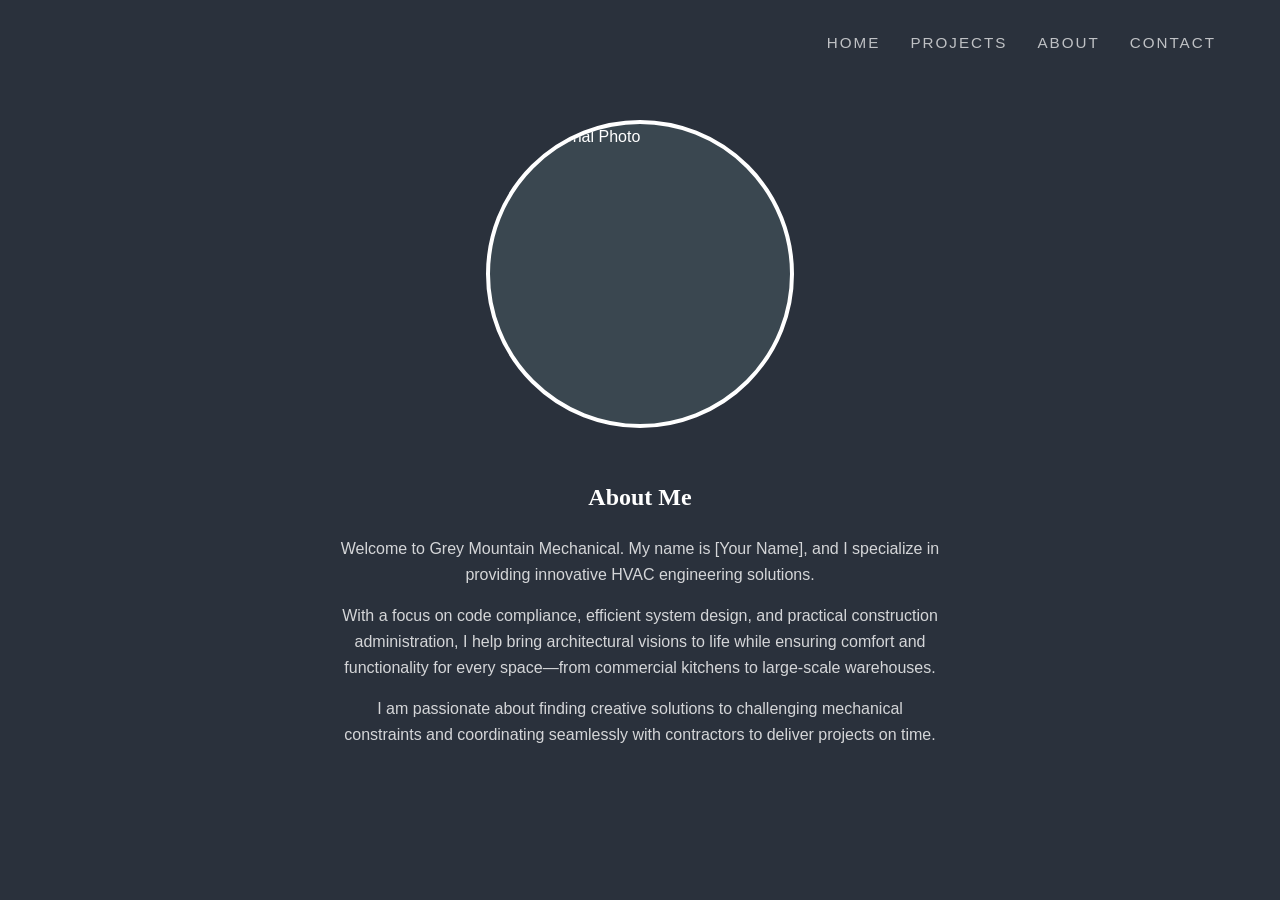
==== about.html @ 11ac772c "Update about.html" ====
<!DOCTYPE html>
<html lang="en">
<head>
    <meta charset="UTF-8">
    <meta name="viewport" content="width=device-width, initial-scale=1.0">
    <title>About | Grey Mountain Mechanical</title>
    <style>
        /* Color Palette & Base Styles */
        body {
            background-color: #2A313C; /* Your Slate Color */
            color: #FFFFFF; /* White text for readability */
            font-family: 'Segoe UI', Tahoma, Geneva, Verdana, sans-serif;
            line-height: 1.6;
            margin: 0;
            padding: 0;
        }

        /* Navigation Styles matching index.html */
        nav { 
            position: fixed; 
            top: 30px; 
            right: 5%; 
            z-index: 100; 
        }
        nav ul { display: flex; list-style: none; gap: 30px; margin: 0; padding: 0; }
        nav a { 
            color: rgba(255, 255, 255, 0.7); 
            text-decoration: none; 
            font-size: 0.95rem; 
            letter-spacing: 2px; 
            text-transform: uppercase; 
            transition: color 0.3s ease; 
        }
        nav a:hover { color: #FFFFFF; }

        .about-container {
            max-width: 800px;
            margin: 100px auto 40px auto; /* Increased top margin for nav */
            padding: 20px;
            display: flex;
            flex-direction: column;
            align-items: center;
            gap: 30px;
        }

        .photo-placeholder {
            width: 300px;
            height: 300px;
            background-color: #3A4750; /* Slightly lighter slate for contrast */
            border-radius: 50%;
            display: flex;
            align-items: center;
            justify-content: center;
            overflow: hidden;
            border: 4px solid #FFFFFF;
        }

        .bio {
            text-align: center;
            max-width: 600px;
        }

        h2 { color: #FFFFFF; font-family: 'Georgia', serif; }
        
        p { color: rgba(255, 255, 255, 0.8); }
    </style>
</head>
<body>

    <nav class="main-nav">
        <ul>
            <li><a href="index.html#home">Home</a></li>
            <li><a href="projects.html">Projects</a></li>
            <li><a href="about.html">About</a></li>
            <li><a href="index.html#contact">Contact</a></li>
        </ul>
    </nav>

    <div class="about-container">
        <!-- Photo Placeholder Section -->
        <div class="photo-placeholder">
            <img src="your-photo.jpg" alt="Professional Photo" style="width: 100%; height: 100%; object-fit: cover;">
        </div>

        <!-- Bio Section -->
        <div class="bio">
            <h2>About Me</h2>
            <p>Welcome to Grey Mountain Mechanical. My name is [Your Name], and I specialize in providing innovative HVAC engineering solutions.</p>
            <p>With a focus on code compliance, efficient system design, and practical construction administration, I help bring architectural visions to life while ensuring comfort and functionality for every space—from commercial kitchens to large-scale warehouses.</p>
            <p>I am passionate about finding creative solutions to challenging mechanical constraints and coordinating seamlessly with contractors to deliver projects on time.</p>
        </div>
    </div>

</body>
</html>
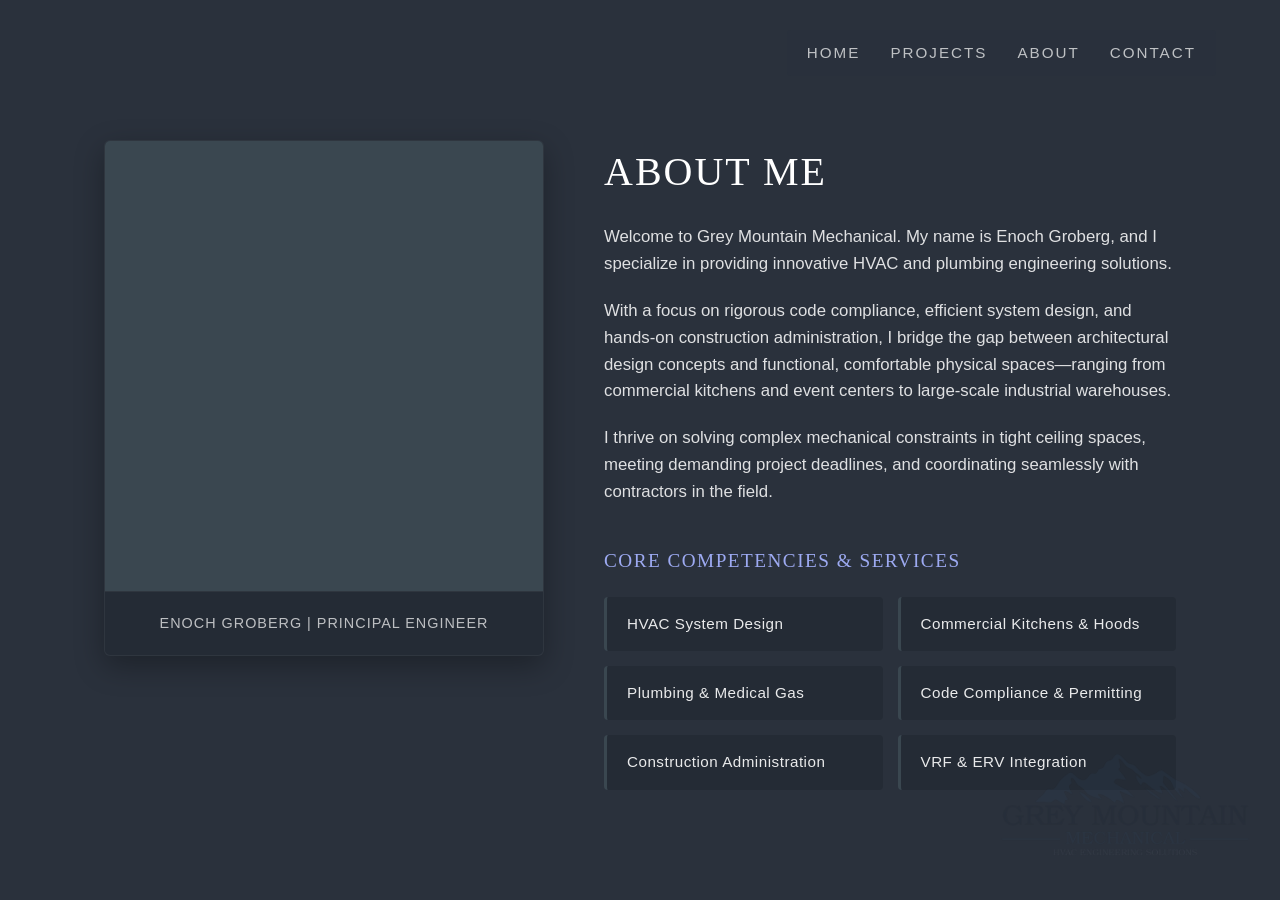
==== commit a249b36a: "gemini about v4" ====
--- a/about.html
+++ b/about.html
@@ -5,22 +5,34 @@
     <meta name="viewport" content="width=device-width, initial-scale=1.0">
     <title>About | Grey Mountain Mechanical</title>
     <style>
-        /* Color Palette & Base Styles */
-        body {
-            background-color: #2A313C; /* Your Slate Color */
-            color: #FFFFFF; /* White text for readability */
-            font-family: 'Segoe UI', Tahoma, Geneva, Verdana, sans-serif;
-            line-height: 1.6;
-            margin: 0;
-            padding: 0;
-        }
-
-        /* Navigation Styles matching index.html */
+        :root {
+            --primary-dark: #2A313C;
+            --accent-blue: #3A4750;
+            --card-bg: #242B35;
+            --text-light: #FFFFFF;
+        }
+
+        * { box-sizing: border-box; margin: 0; padding: 0; }
+        html { scroll-behavior: smooth; }
+        body { 
+            background-color: var(--primary-dark); 
+            color: var(--text-light); 
+            font-family: 'Segoe UI', Tahoma, Geneva, Verdana, sans-serif; 
+            line-height: 1.6; 
+            overflow-x: hidden;
+        }
+
+        h1, h2, h3 { font-family: 'Georgia', serif; font-weight: normal; }
+
+        /* Navigation */
         nav { 
             position: fixed; 
             top: 30px; 
             right: 5%; 
             z-index: 100; 
+            background: rgba(42, 49, 60, 0.9);
+            padding: 10px 20px;
+            border-radius: 4px;
         }
         nav ul { display: flex; list-style: none; gap: 30px; margin: 0; padding: 0; }
         nav a { 
@@ -31,38 +43,114 @@
             text-transform: uppercase; 
             transition: color 0.3s ease; 
         }
-        nav a:hover { color: #FFFFFF; }
-
+        nav a:hover { color: var(--text-light); }
+
+        /* Split-Screen Layout Container */
         .about-container {
-            max-width: 800px;
-            margin: 100px auto 40px auto; /* Increased top margin for nav */
+            max-width: 1200px;
+            margin: 140px auto 80px auto;
+            padding: 0 5%;
+            display: grid;
+            grid-template-columns: 1fr 1.3fr;
+            gap: 60px;
+            align-items: start;
+        }
+
+        /* Left Column: Photo Card */
+        .photo-card {
+            background: var(--card-bg);
+            border-radius: 6px;
+            overflow: hidden;
+            border: 1px solid rgba(255, 255, 255, 0.05);
+            box-shadow: 0 10px 30px rgba(0, 0, 0, 0.3);
+        }
+
+        .photo-container {
+            width: 100%;
+            height: 450px;
+            background-color: var(--accent-blue);
+            background-size: cover;
+            background-position: center;
+        }
+
+        .photo-caption {
             padding: 20px;
-            display: flex;
-            flex-direction: column;
-            align-items: center;
-            gap: 30px;
-        }
-
-        .photo-placeholder {
-            width: 300px;
-            height: 300px;
-            background-color: #3A4750; /* Slightly lighter slate for contrast */
-            border-radius: 50%;
-            display: flex;
-            align-items: center;
-            justify-content: center;
-            overflow: hidden;
-            border: 4px solid #FFFFFF;
-        }
-
-        .bio {
             text-align: center;
-            max-width: 600px;
-        }
-
-        h2 { color: #FFFFFF; font-family: 'Georgia', serif; }
-        
-        p { color: rgba(255, 255, 255, 0.8); }
+            font-size: 0.9rem;
+            letter-spacing: 1px;
+            text-transform: uppercase;
+            color: rgba(255, 255, 255, 0.7);
+            border-top: 1px solid rgba(255, 255, 255, 0.05);
+        }
+
+        /* Right Column: Bio & Expertise */
+        .bio-content h2 {
+            font-size: 2.5rem;
+            letter-spacing: 2px;
+            text-transform: uppercase;
+            margin-bottom: 20px;
+        }
+
+        .bio-content p {
+            color: rgba(255, 255, 255, 0.85);
+            font-size: 1.05rem;
+            margin-bottom: 20px;
+        }
+
+        /* Expertise Grid (from Option 3) */
+        .expertise-section {
+            margin-top: 40px;
+        }
+
+        .expertise-section h3 {
+            font-size: 1.2rem;
+            letter-spacing: 1.5px;
+            text-transform: uppercase;
+            margin-bottom: 20px;
+            color: #9daaf2;
+        }
+
+        .skills-grid {
+            display: grid;
+            grid-template-columns: repeat(2, 1fr);
+            gap: 15px;
+        }
+
+        .skill-item {
+            background: var(--card-bg);
+            padding: 15px 20px;
+            border-radius: 4px;
+            border-left: 3px solid var(--accent-blue);
+            font-size: 0.95rem;
+            letter-spacing: 0.5px;
+            color: rgba(255, 255, 255, 0.9);
+        }
+
+        /* Watermark Logo */
+        .watermark-logo {
+            position: fixed;
+            bottom: 30px;
+            right: 30px;
+            z-index: 0;
+            opacity: 0.15;
+            pointer-events: none;
+        }
+        .watermark-logo img {
+            width: 250px;
+            height: auto;
+            display: block;
+        }
+
+        /* Responsive design for smaller screens */
+        @media (max-width: 900px) {
+            .about-container {
+                grid-template-columns: 1fr;
+                gap: 40px;
+            }
+            .photo-container {
+                height: 350px;
+            }
+        }
     </style>
 </head>
 <body>
@@ -76,19 +164,38 @@
         </ul>
     </nav>
 
-    <div class="about-container">
-        <!-- Photo Placeholder Section -->
-        <div class="photo-placeholder">
-            <img src="your-photo.jpg" alt="Professional Photo" style="width: 100%; height: 100%; object-fit: cover;">
+    <main class="about-container">
+        <!-- Left Side: Professional Photo Frame -->
+        <div class="photo-card">
+            <!-- Replace 'your-photo.jpg' with your actual image file name -->
+            <div class="photo-container" style="background-image: url('your-photo.jpg');"></div>
+            <div class="photo-caption">Enoch Groberg | Principal Engineer</div>
         </div>
 
-        <!-- Bio Section -->
-        <div class="bio">
+        <!-- Right Side: Bio & Core Competencies -->
+        <div class="bio-content">
             <h2>About Me</h2>
-            <p>Welcome to Grey Mountain Mechanical. My name is [Your Name], and I specialize in providing innovative HVAC engineering solutions.</p>
-            <p>With a focus on code compliance, efficient system design, and practical construction administration, I help bring architectural visions to life while ensuring comfort and functionality for every space—from commercial kitchens to large-scale warehouses.</p>
-            <p>I am passionate about finding creative solutions to challenging mechanical constraints and coordinating seamlessly with contractors to deliver projects on time.</p>
+            <p>Welcome to Grey Mountain Mechanical. My name is Enoch Groberg, and I specialize in providing innovative HVAC and plumbing engineering solutions.</p>
+            <p>With a focus on rigorous code compliance, efficient system design, and hands-on construction administration, I bridge the gap between architectural design concepts and functional, comfortable physical spaces—ranging from commercial kitchens and event centers to large-scale industrial warehouses.</p>
+            <p>I thrive on solving complex mechanical constraints in tight ceiling spaces, meeting demanding project deadlines, and coordinating seamlessly with contractors in the field.</p>
+
+            <div class="expertise-section">
+                <h3>Core Competencies & Services</h3>
+                <div class="skills-grid">
+                    <div class="skill-item">HVAC System Design</div>
+                    <div class="skill-item">Commercial Kitchens & Hoods</div>
+                    <div class="skill-item">Plumbing & Medical Gas</div>
+                    <div class="skill-item">Code Compliance & Permitting</div>
+                    <div class="skill-item">Construction Administration</div>
+                    <div class="skill-item">VRF & ERV Integration</div>
+                </div>
+            </div>
         </div>
+    </main>
+
+    <!-- Watermark Logo -->
+    <div class="watermark-logo">
+        <img src="Grey Mountain Mechanical Logo.png" alt="Logo Watermark">
     </div>
 
 </body>
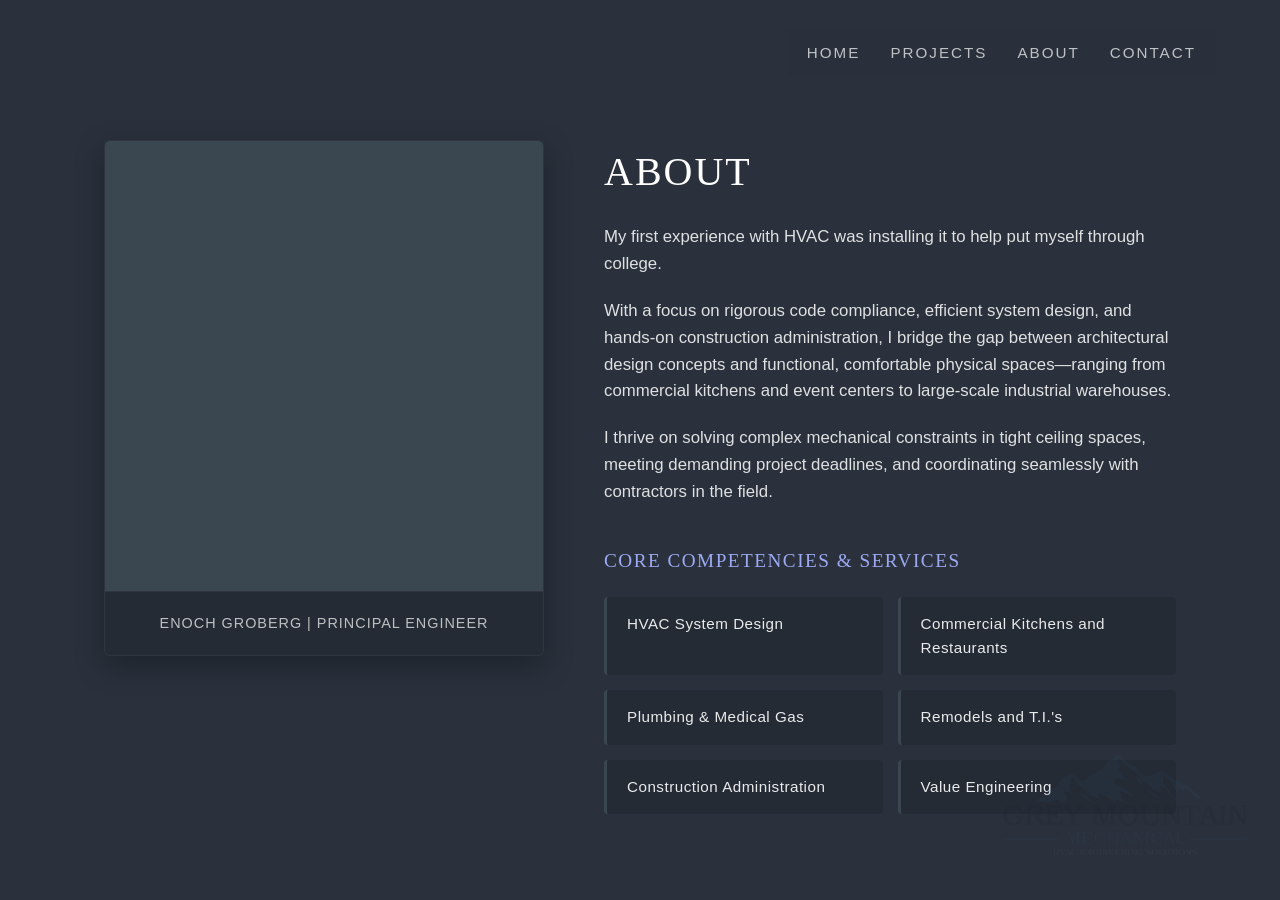
==== commit 8d3a4092: "Update about.html" ====
--- a/about.html
+++ b/about.html
@@ -174,8 +174,8 @@
 
         <!-- Right Side: Bio & Core Competencies -->
         <div class="bio-content">
-            <h2>About Me</h2>
-            <p>Welcome to Grey Mountain Mechanical. My name is Enoch Groberg, and I specialize in providing innovative HVAC and plumbing engineering solutions.</p>
+            <h2>About</h2>
+            <p> My first experience with HVAC was installing it to help put myself through college.</p>
             <p>With a focus on rigorous code compliance, efficient system design, and hands-on construction administration, I bridge the gap between architectural design concepts and functional, comfortable physical spaces—ranging from commercial kitchens and event centers to large-scale industrial warehouses.</p>
             <p>I thrive on solving complex mechanical constraints in tight ceiling spaces, meeting demanding project deadlines, and coordinating seamlessly with contractors in the field.</p>
 
@@ -183,11 +183,11 @@
                 <h3>Core Competencies & Services</h3>
                 <div class="skills-grid">
                     <div class="skill-item">HVAC System Design</div>
-                    <div class="skill-item">Commercial Kitchens & Hoods</div>
+                    <div class="skill-item">Commercial Kitchens and Restaurants</div>
                     <div class="skill-item">Plumbing & Medical Gas</div>
-                    <div class="skill-item">Code Compliance & Permitting</div>
+                    <div class="skill-item">Remodels and T.I.'s</div>
                     <div class="skill-item">Construction Administration</div>
-                    <div class="skill-item">VRF & ERV Integration</div>
+                    <div class="skill-item">Value Engineering</div>
                 </div>
             </div>
         </div>
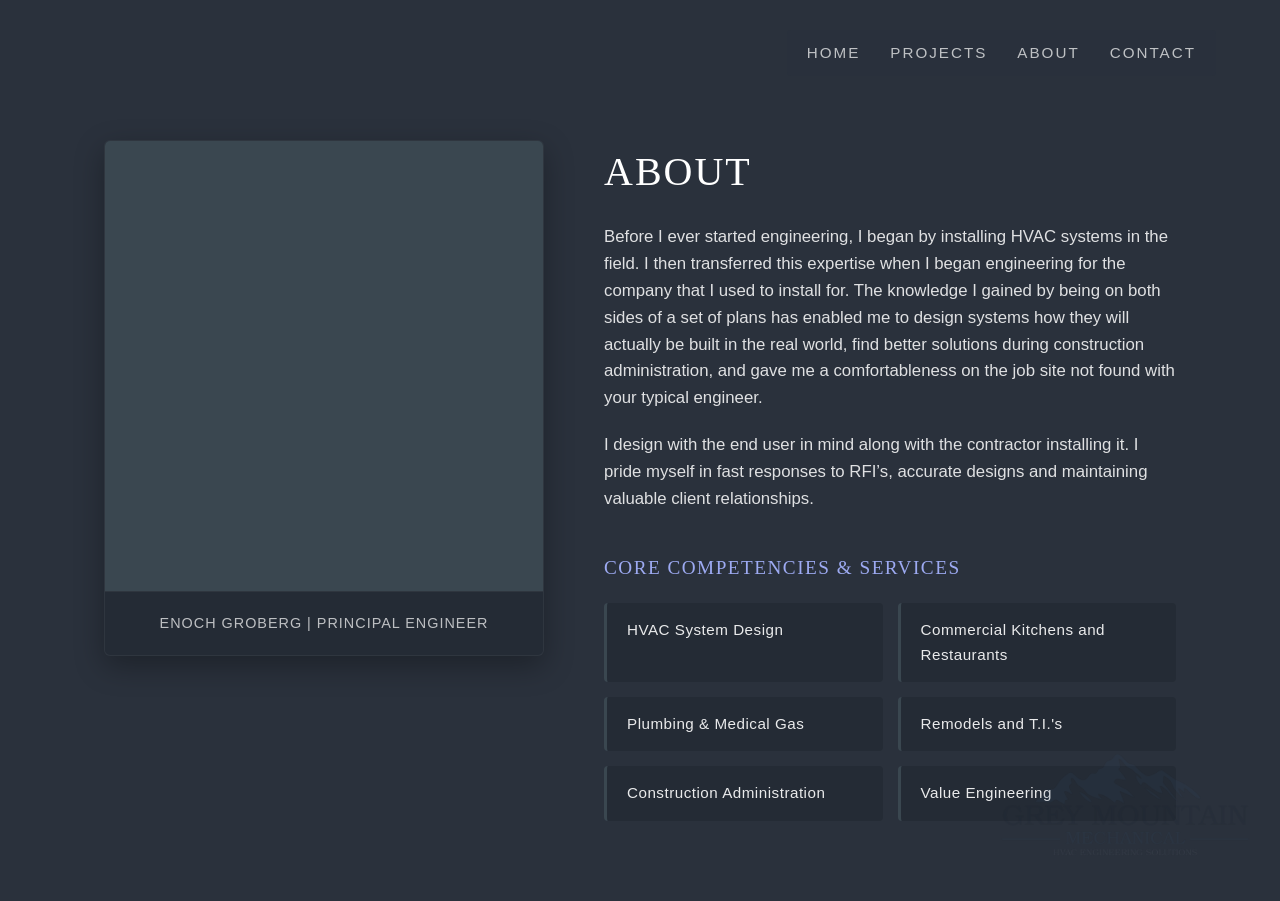
==== commit ce1ada2a: "Update about.html" ====
--- a/about.html
+++ b/about.html
@@ -175,9 +175,9 @@
         <!-- Right Side: Bio & Core Competencies -->
         <div class="bio-content">
             <h2>About</h2>
-            <p> My first experience with HVAC was installing it to help put myself through college.</p>
-            <p>With a focus on rigorous code compliance, efficient system design, and hands-on construction administration, I bridge the gap between architectural design concepts and functional, comfortable physical spaces—ranging from commercial kitchens and event centers to large-scale industrial warehouses.</p>
-            <p>I thrive on solving complex mechanical constraints in tight ceiling spaces, meeting demanding project deadlines, and coordinating seamlessly with contractors in the field.</p>
+            <p> Before I ever started engineering, I began by installing HVAC systems in the field. I then transferred this expertise when I began engineering for the company that I used to install for. The knowledge I gained by being on both sides of a set of plans has enabled me to design systems how they will actually be built in the real world, find better solutions during construction administration, and gave me a comfortableness on the job site not found with your typical engineer.</p>
+            <p>I design with the end user in mind along with the contractor installing it. I pride myself in fast responses to RFI’s, accurate designs and maintaining valuable client relationships.</p>
+            
 
             <div class="expertise-section">
                 <h3>Core Competencies & Services</h3>
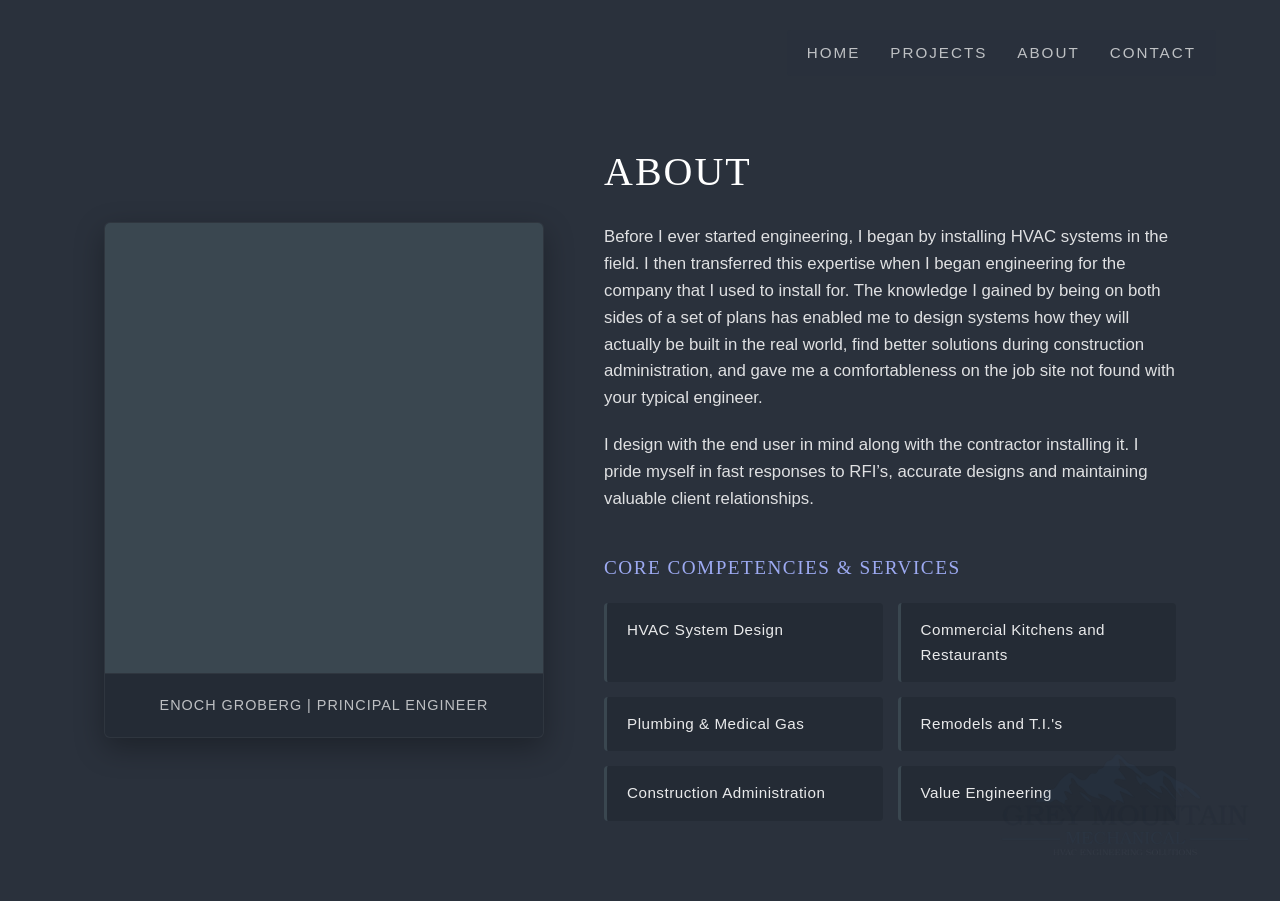
==== commit 8022aa4d: "Update about.html" ====
--- a/about.html
+++ b/about.html
@@ -53,7 +53,7 @@
             display: grid;
             grid-template-columns: 1fr 1.3fr;
             gap: 60px;
-            align-items: start;
+            align-items: center; /* Changed from 'start' to 'center' for vertical alignment */
         }
 
         /* Left Column: Photo Card */
@@ -97,7 +97,7 @@
             margin-bottom: 20px;
         }
 
-        /* Expertise Grid (from Option 3) */
+        /* Expertise Grid */
         .expertise-section {
             margin-top: 40px;
         }
@@ -175,9 +175,8 @@
         <!-- Right Side: Bio & Core Competencies -->
         <div class="bio-content">
             <h2>About</h2>
-            <p> Before I ever started engineering, I began by installing HVAC systems in the field. I then transferred this expertise when I began engineering for the company that I used to install for. The knowledge I gained by being on both sides of a set of plans has enabled me to design systems how they will actually be built in the real world, find better solutions during construction administration, and gave me a comfortableness on the job site not found with your typical engineer.</p>
+            <p>Before I ever started engineering, I began by installing HVAC systems in the field. I then transferred this expertise when I began engineering for the company that I used to install for. The knowledge I gained by being on both sides of a set of plans has enabled me to design systems how they will actually be built in the real world, find better solutions during construction administration, and gave me a comfortableness on the job site not found with your typical engineer.</p>
             <p>I design with the end user in mind along with the contractor installing it. I pride myself in fast responses to RFI’s, accurate designs and maintaining valuable client relationships.</p>
-            
 
             <div class="expertise-section">
                 <h3>Core Competencies & Services</h3>
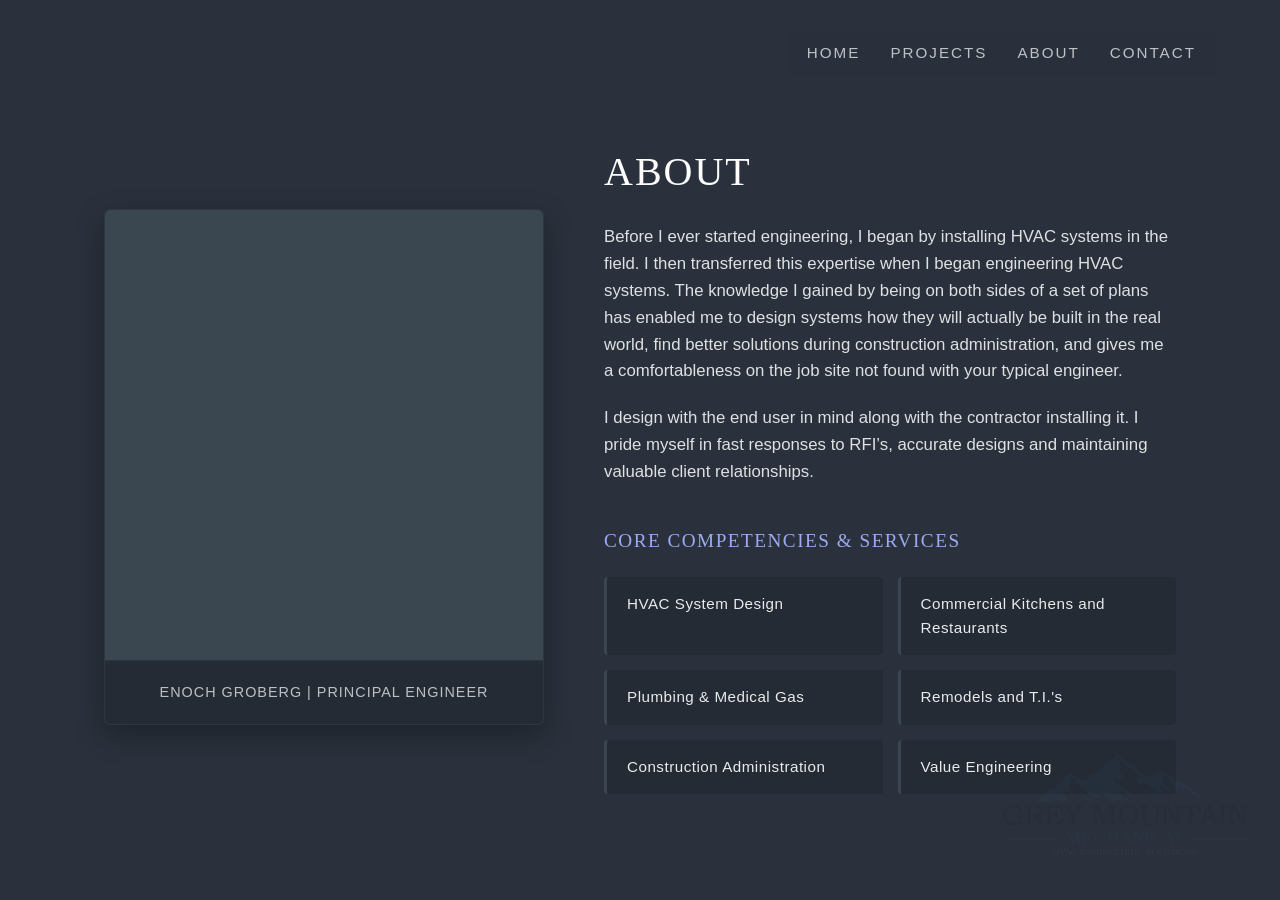
==== commit 25c6798c: "Update about.html" ====
--- a/about.html
+++ b/about.html
@@ -175,7 +175,7 @@
         <!-- Right Side: Bio & Core Competencies -->
         <div class="bio-content">
             <h2>About</h2>
-            <p>Before I ever started engineering, I began by installing HVAC systems in the field. I then transferred this expertise when I began engineering for the company that I used to install for. The knowledge I gained by being on both sides of a set of plans has enabled me to design systems how they will actually be built in the real world, find better solutions during construction administration, and gave me a comfortableness on the job site not found with your typical engineer.</p>
+            <p>Before I ever started engineering, I began by installing HVAC systems in the field. I then transferred this expertise when I began engineering HVAC systems. The knowledge I gained by being on both sides of a set of plans has enabled me to design systems how they will actually be built in the real world, find better solutions during construction administration, and gives me a comfortableness on the job site not found with your typical engineer.</p>
             <p>I design with the end user in mind along with the contractor installing it. I pride myself in fast responses to RFI’s, accurate designs and maintaining valuable client relationships.</p>
 
             <div class="expertise-section">
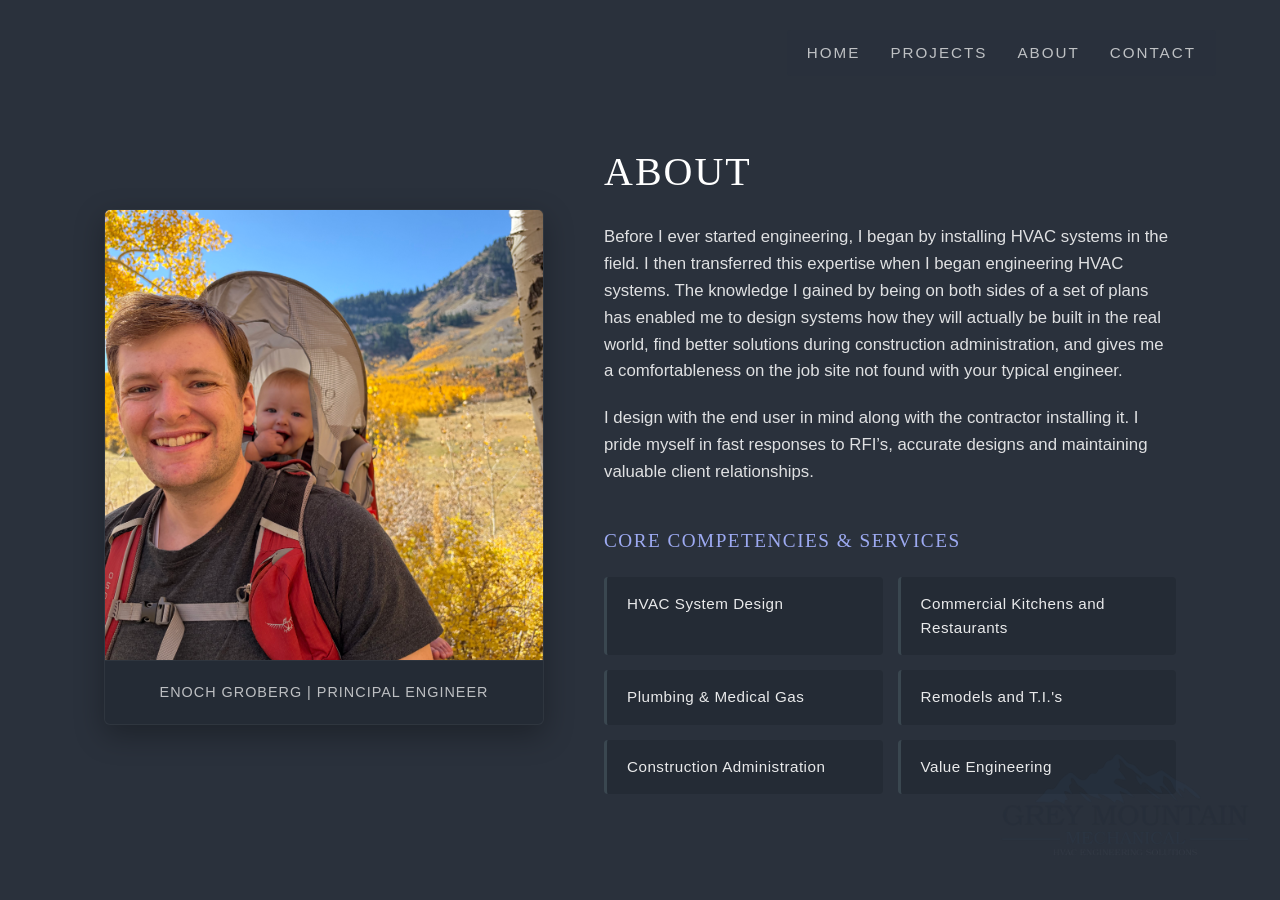
==== commit 995bb0f0: "Update about.html" ====
--- a/about.html
+++ b/about.html
@@ -168,7 +168,7 @@
         <!-- Left Side: Professional Photo Frame -->
         <div class="photo-card">
             <!-- Replace 'your-photo.jpg' with your actual image file name -->
-            <div class="photo-container" style="background-image: url('your-photo.jpg');"></div>
+            <div class="photo-container" style="background-image: url('profile_pic.png');"></div>
             <div class="photo-caption">Enoch Groberg | Principal Engineer</div>
         </div>
 
